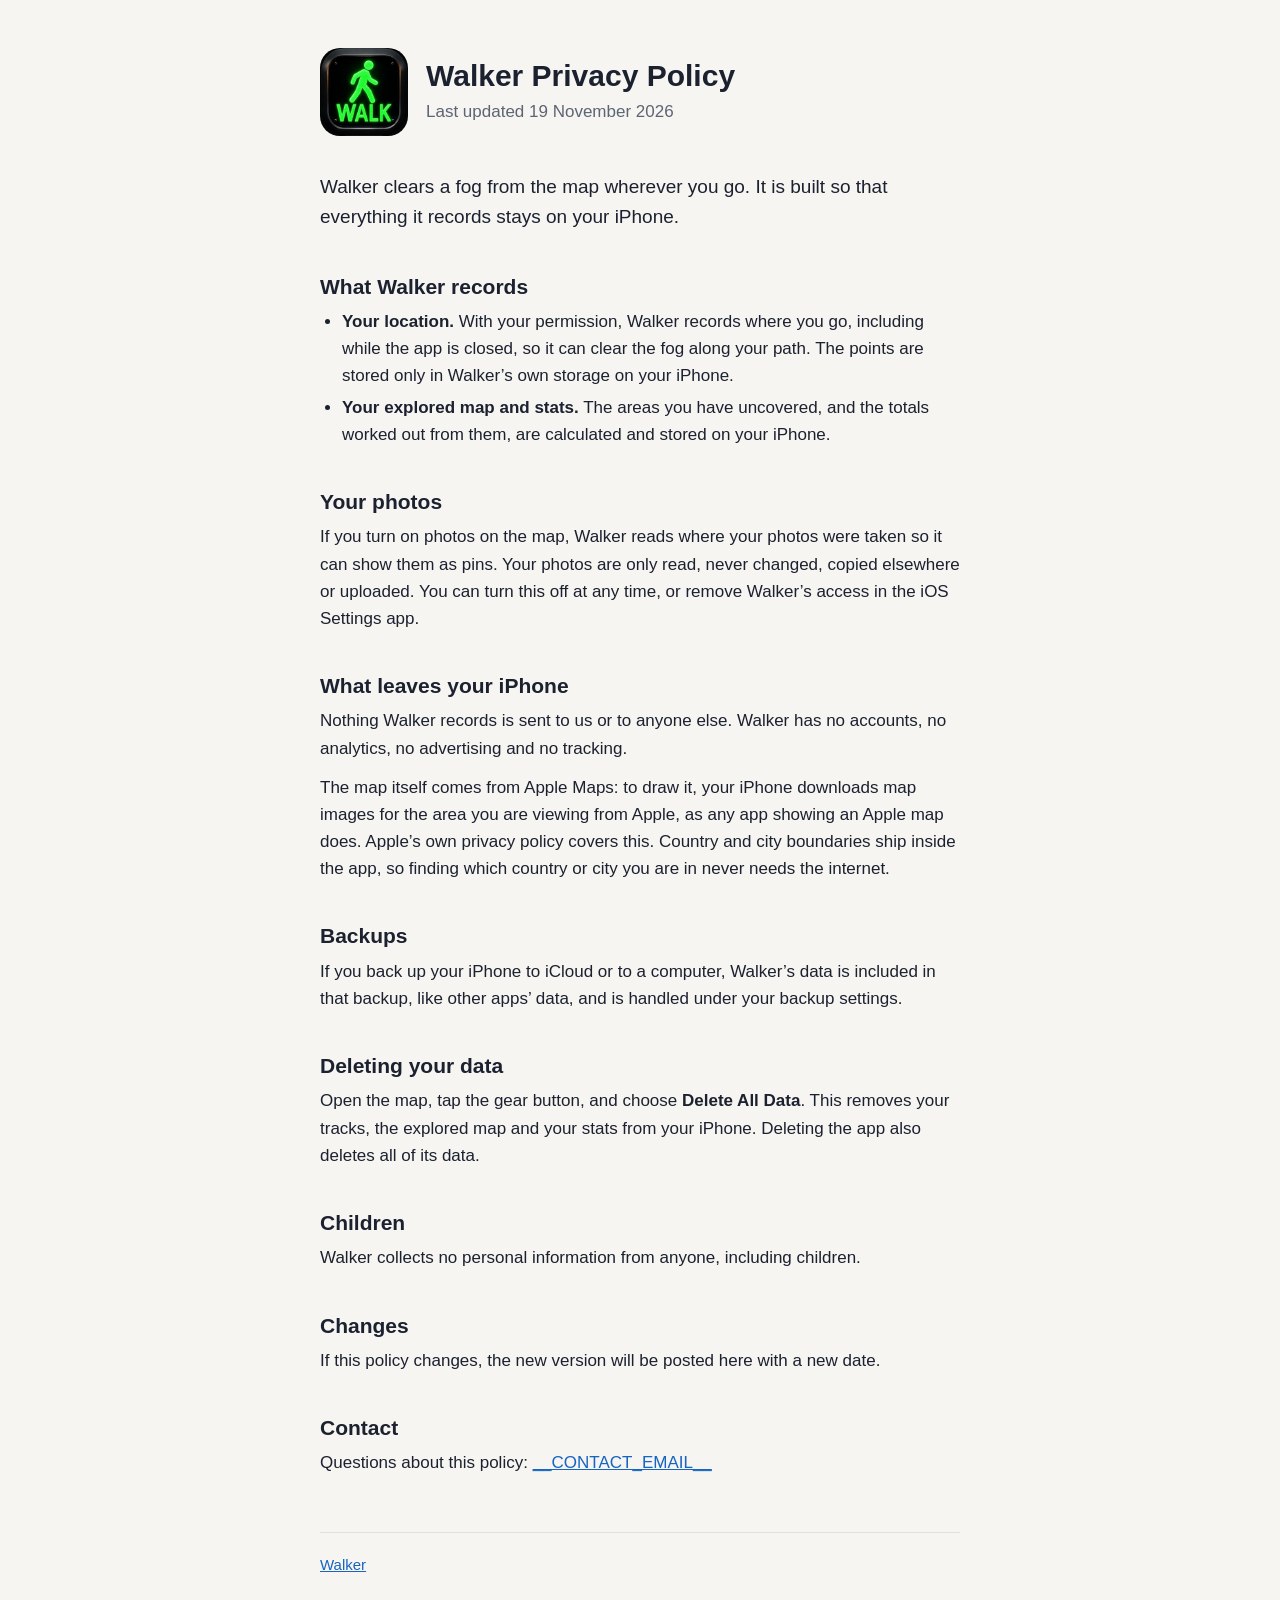
==== site/walker/privacy/index.html @ 6f0ab7e4 "Add the support and privacy pages for kringum.is Apple needs a support URL and a privacy policy URL." ====
<!doctype html>
<html lang="en">
<head>
  <meta charset="utf-8">
  <meta name="viewport" content="width=device-width, initial-scale=1">
  <title>Walker Privacy Policy</title>
  <meta name="description" content="Walker keeps everything it records on your iPhone.">
  <link rel="icon" type="image/png" href="../icon.png">
  <link rel="apple-touch-icon" href="../apple-touch-icon.png">
  <link rel="stylesheet" href="../style.css">
</head>
<body>
<main>
  <header>
    <img src="../icon.png" alt="">
    <div>
      <h1>Walker Privacy Policy</h1>
      <p>Last updated 19 November 2026</p>
    </div>
  </header>

  <p class="lead">Walker clears a fog from the map wherever you go. It is built so that everything it records stays on your iPhone.</p>

  <h2>What Walker records</h2>
  <ul>
    <li><strong>Your location.</strong> With your permission, Walker records where you go, including while the app is closed, so it can clear the fog along your path. The points are stored only in Walker’s own storage on your iPhone.</li>
    <li><strong>Your explored map and stats.</strong> The areas you have uncovered, and the totals worked out from them, are calculated and stored on your iPhone.</li>
  </ul>

  <h2>Your photos</h2>
  <p>If you turn on photos on the map, Walker reads where your photos were taken so it can show them as pins. Your photos are only read, never changed, copied elsewhere or uploaded. You can turn this off at any time, or remove Walker’s access in the iOS Settings app.</p>

  <h2>What leaves your iPhone</h2>
  <p>Nothing Walker records is sent to us or to anyone else. Walker has no accounts, no analytics, no advertising and no tracking.</p>
  <p>The map itself comes from Apple Maps: to draw it, your iPhone downloads map images for the area you are viewing from Apple, as any app showing an Apple map does. Apple’s own privacy policy covers this. Country and city boundaries ship inside the app, so finding which country or city you are in never needs the internet.</p>

  <h2>Backups</h2>
  <p>If you back up your iPhone to iCloud or to a computer, Walker’s data is included in that backup, like other apps’ data, and is handled under your backup settings.</p>

  <h2>Deleting your data</h2>
  <p>Open the map, tap the gear button, and choose <strong>Delete All Data</strong>. This removes your tracks, the explored map and your stats from your iPhone. Deleting the app also deletes all of its data.</p>

  <h2>Children</h2>
  <p>Walker collects no personal information from anyone, including children.</p>

  <h2>Changes</h2>
  <p>If this policy changes, the new version will be posted here with a new date.</p>

  <h2>Contact</h2>
  <p>Questions about this policy: <a href="mailto:__CONTACT_EMAIL__">__CONTACT_EMAIL__</a></p>

  <footer>
    <nav><a href="../">Walker</a></nav>
  </footer>
</main>
</body>
</html>
---- site/walker/style.css ----
:root {
  --bg: #f6f5f1;
  --surface: #ffffff;
  --text: #1c2130;
  --muted: #5d6474;
  --rule: #e3e1da;
  --accent: #1f8a4c;
  --link: #1765c1;
  color-scheme: light dark;
}

@media (prefers-color-scheme: dark) {
  :root {
    --bg: #12151d;
    --surface: #1c212d;
    --text: #e9ebf0;
    --muted: #a3a9b7;
    --rule: #2c3240;
    --accent: #3ecf7a;
    --link: #6fb0ff;
  }
}

* { box-sizing: border-box; }

body {
  margin: 0;
  background: var(--bg);
  color: var(--text);
  font: 17px/1.6 -apple-system, BlinkMacSystemFont, "Segoe UI", Roboto, Helvetica, Arial, sans-serif;
  -webkit-text-size-adjust: 100%;
}

main {
  max-width: 680px;
  margin: 0 auto;
  padding: 48px 20px 64px;
}

header {
  display: flex;
  align-items: center;
  gap: 18px;
  margin-bottom: 36px;
}

header img {
  width: 88px;
  height: 88px;
  border-radius: 20px;
  flex: none;
}

header h1 {
  margin: 0;
  font-size: 30px;
  line-height: 1.2;
}

header p {
  margin: 4px 0 0;
  color: var(--muted);
}

h2 {
  margin: 40px 0 8px;
  font-size: 21px;
  line-height: 1.3;
}

h3 {
  margin: 24px 0 4px;
  font-size: 17px;
}

p, ul { margin: 0 0 12px; }
ul { padding-left: 22px; }
li { margin-bottom: 4px; }

a { color: var(--link); }

.card {
  background: var(--surface);
  border: 1px solid var(--rule);
  border-radius: 14px;
  padding: 4px 20px 8px;
  margin-top: 12px;
}

.lead { font-size: 19px; }
.muted { color: var(--muted); }

footer {
  margin-top: 56px;
  padding-top: 20px;
  border-top: 1px solid var(--rule);
  color: var(--muted);
  font-size: 15px;
}

footer nav a { margin-right: 16px; }

@media (max-width: 480px) {
  main { padding-top: 32px; }
  header img { width: 64px; height: 64px; border-radius: 15px; }
  header h1 { font-size: 24px; }
}
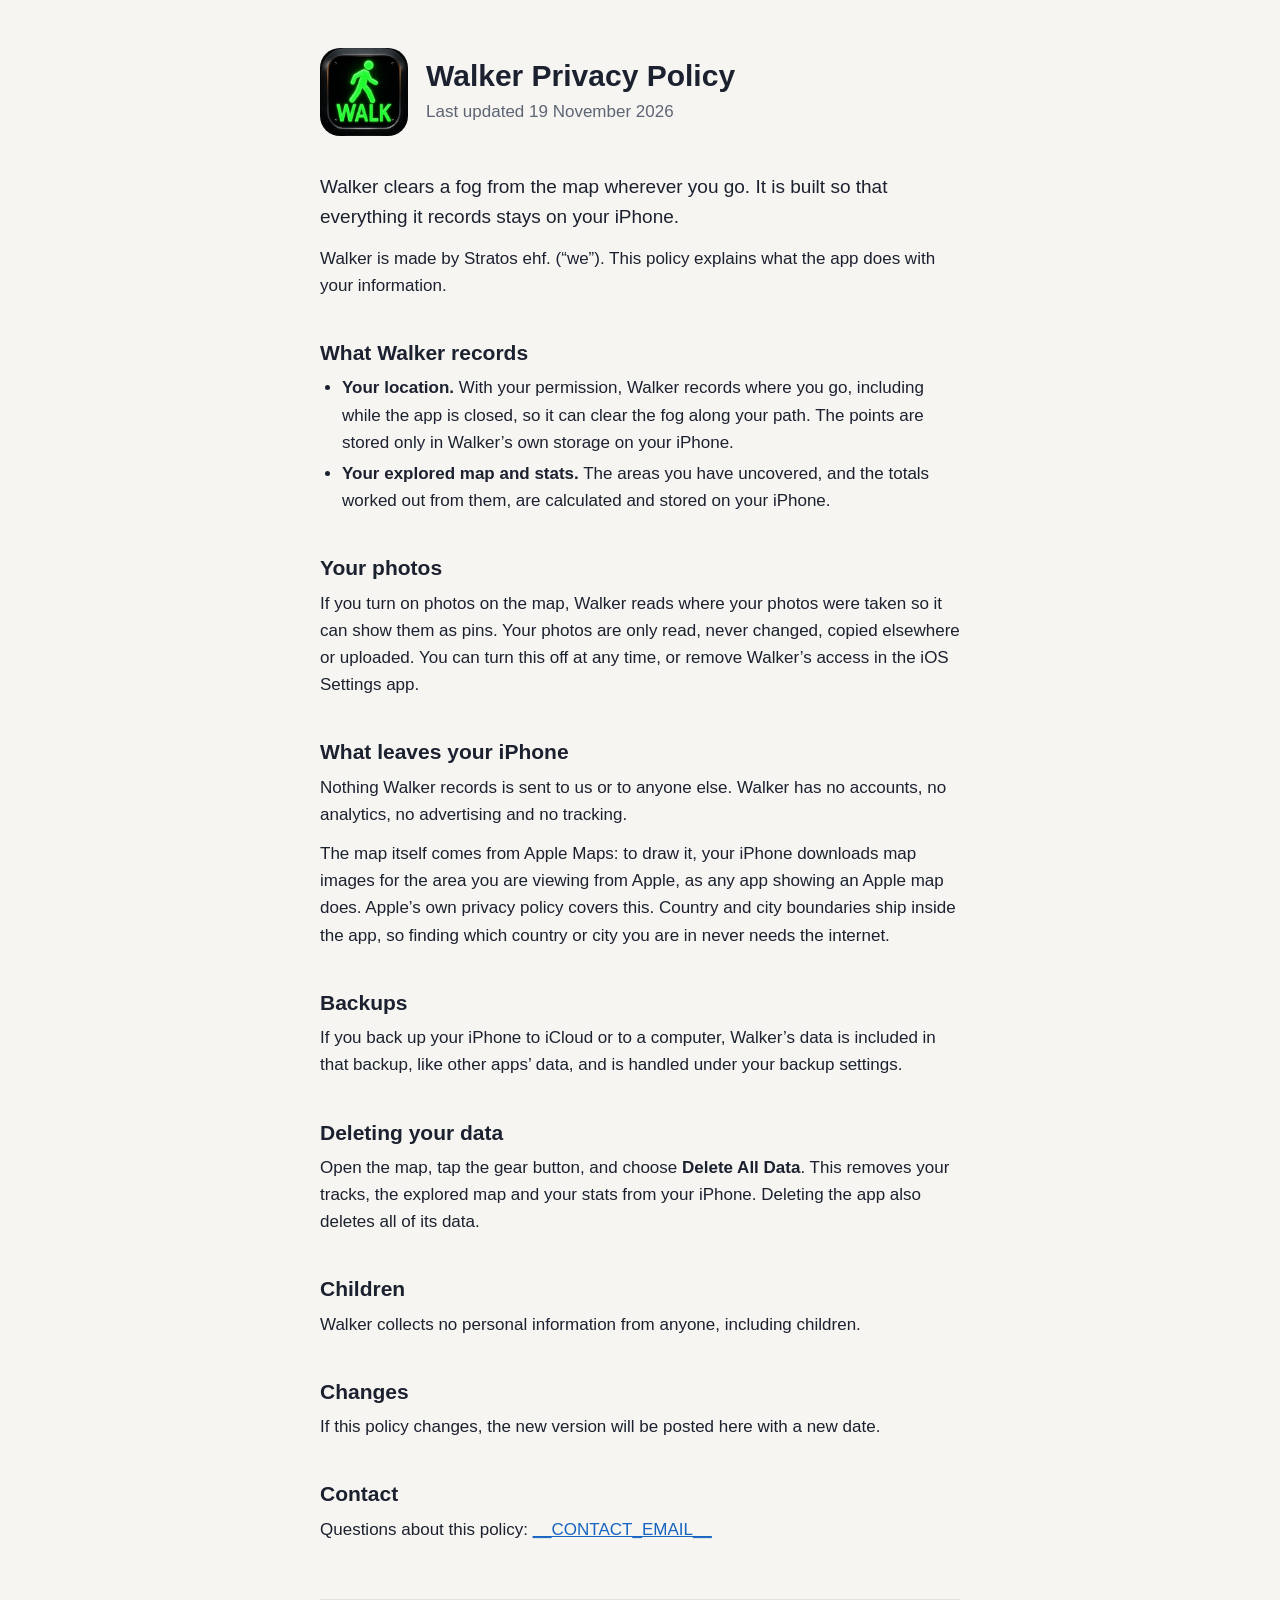
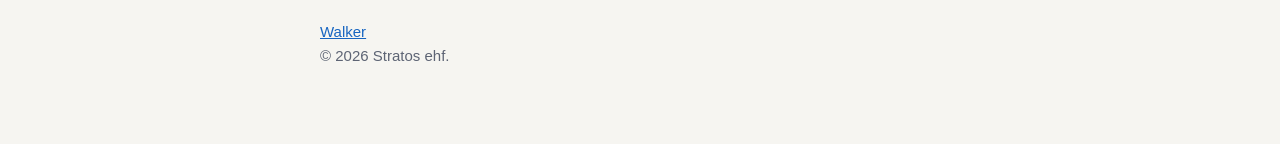
==== commit e0353258: "Switch to the com.thoroddsen.walker bundle ID and credit Stratos ehf. Walker 1.0 (1) is submitted fo" ====
--- a/site/walker/privacy/index.html
+++ b/site/walker/privacy/index.html
@@ -20,6 +20,7 @@
   </header>
 
   <p class="lead">Walker clears a fog from the map wherever you go. It is built so that everything it records stays on your iPhone.</p>
+  <p>Walker is made by Stratos ehf. (“we”). This policy explains what the app does with your information.</p>
 
   <h2>What Walker records</h2>
   <ul>
@@ -51,6 +52,7 @@
 
   <footer>
     <nav><a href="../">Walker</a></nav>
+    <p>© 2026 Stratos ehf.</p>
   </footer>
 </main>
 </body>
